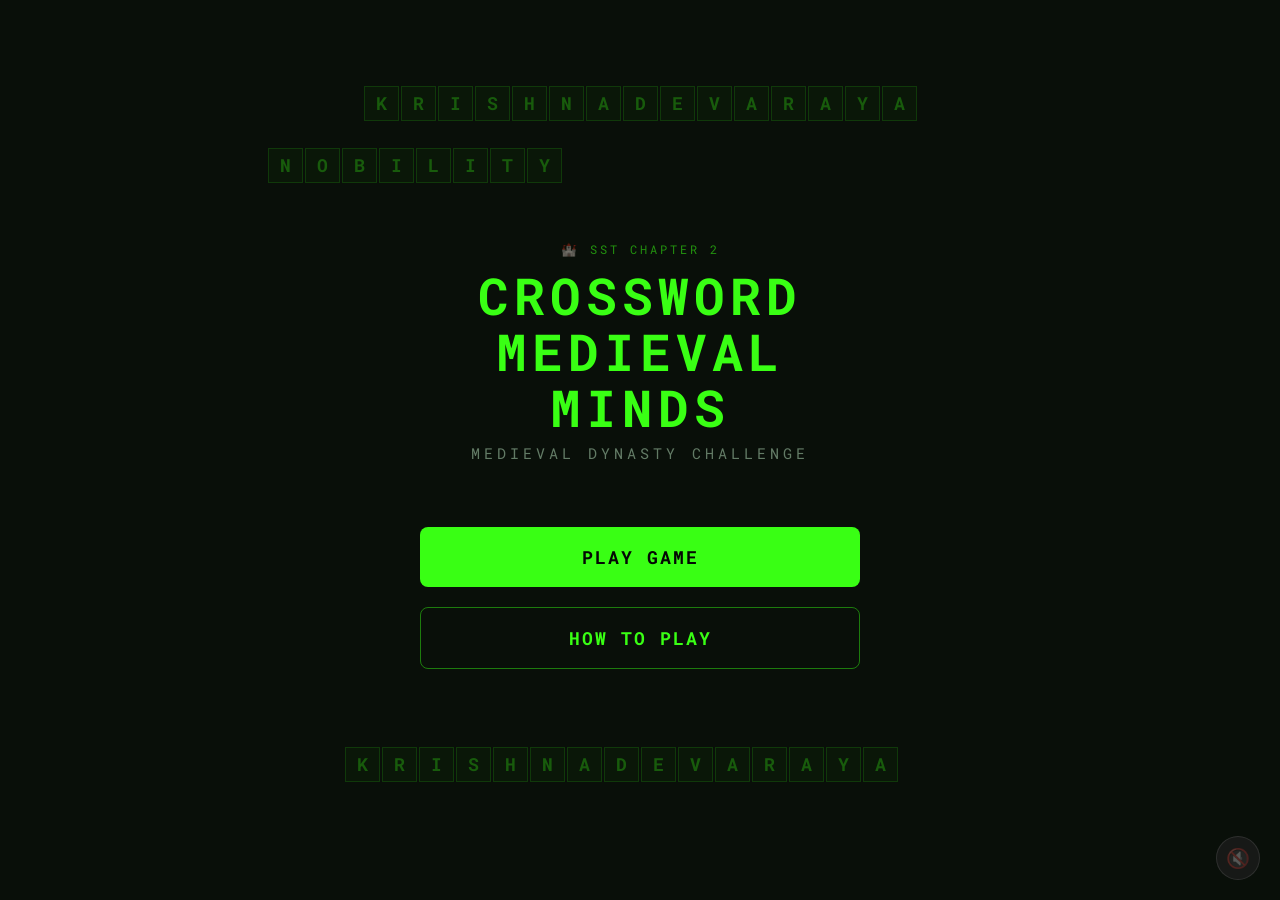
==== index.html @ c622bc2c "initial" ====
<!DOCTYPE html>
<html lang="en">
<head>
    <meta charset="UTF-8">
    <meta name="viewport" content="width=device-width, initial-scale=1.0">
    <title>🏰 Crossword Medieval Minds</title>
    <link rel="preconnect" href="https://fonts.googleapis.com">
    <link rel="preconnect" href="https://fonts.gstatic.com" crossorigin>
    <link href="https://fonts.googleapis.com/css2?family=Roboto+Mono:wght@400;700&display=swap" rel="stylesheet">
    <style>
        :root {
            --background-color: #090f09;
            --card-background: #0d160c;
            --text-color: #d0ffd8;
            --accent-color: #39ff14;
            --button-hover: #2ee810;
            --overlay-bg: rgba(0, 0, 0, 0.9);
        }

        * {
            box-sizing: border-box;
            margin: 0;
            padding: 0;
        }

        body {
            font-family: 'Roboto Mono', monospace;
            background-color: var(--background-color);
            color: var(--text-color);
            min-height: 100vh;
            display: flex;
            justify-content: center;
            align-items: center;
            padding: clamp(15px, 4vw, 30px);
            overflow: hidden;
            position: relative;
        }

        /* Background Animation */
        .bg-animation {
            position: fixed;
            top: 0;
            left: 0;
            width: 100%;
            height: 100%;
            z-index: 0;
            overflow: hidden;
            pointer-events: none;
        }

        .word-container {
            position: absolute;
            display: flex;
            gap: 2px;
        }

        .word-container.horizontal {
            flex-direction: row;
        }

        .word-container.vertical {
            flex-direction: column;
        }

        .letter-box {
            width: 35px;
            height: 35px;
            border: 1px solid rgba(57, 255, 20, 0.2);
            background-color: rgba(57, 255, 20, 0.05);
            display: flex;
            justify-content: center;
            align-items: center;
            font-family: 'Roboto Mono', monospace;
            font-weight: bold;
            color: rgba(57, 255, 20, 0.4);
            font-size: 1.1em;
            opacity: 0;
            animation: letterAppear 0.375s ease-in forwards;
        }

        @keyframes letterAppear {
            0% {
                opacity: 0;
                transform: scale(0.5);
            }
            100% {
                opacity: 0.75;
                transform: scale(1);
            }
        }

        .word-container.fade-out .letter-box {
            animation: letterDisappear 0.375s ease-out forwards;
        }

        @keyframes letterDisappear {
            0% {
                opacity: 0.75;
                transform: scale(1);
            }
            100% {
                opacity: 0;
                transform: scale(0.5);
            }
        }

        .main-container {
            width: 100%;
            max-width: min(92vw, 480px);
            text-align: center;
            animation: fadeIn 0.8s ease-in;
            position: relative;
            z-index: 1;
        }

        @keyframes fadeIn {
            from {
                opacity: 0;
                transform: translateY(20px);
            }
            to {
                opacity: 1;
                transform: translateY(0);
            }
        }

        .title-container {
            margin-bottom: clamp(30px, 6vh, 55px);
            padding: 10px 20px;
        }

        .game-eyebrow {
            font-size: clamp(0.65em, 2vw, 0.78em);
            color: rgba(57, 255, 20, 0.55);
            letter-spacing: 3px;
            text-transform: uppercase;
            margin-bottom: 10px;
        }

        .game-title-text {
            font-size: clamp(1.8em, 8vw, 3.2em);
            font-weight: 700;
            color: var(--accent-color);
            letter-spacing: clamp(2px, 1vw, 5px);
            text-transform: uppercase;
            line-height: 1.1;
            display: block;
        }

        .game-subtitle {
            font-size: clamp(0.7em, 2.5vw, 0.95em);
            color: rgba(208, 255, 216, 0.45);
            letter-spacing: clamp(2px, 1vw, 4px);
            text-transform: uppercase;
            margin-top: 8px;
        }

        .game-title-img {
            display: none;
        }

        .buttons-container {
            display: flex;
            flex-direction: column;
            gap: clamp(12px, 3vw, 20px);
            padding: 0 clamp(10px, 4vw, 20px);
        }

        .btn {
            padding: clamp(13px, 2.5vh, 18px) clamp(24px, 6vw, 40px);
            font-size: clamp(0.9em, 3vw, 1.15em);
            font-family: 'Roboto Mono', monospace;
            font-weight: bold;
            text-transform: uppercase;
            border: none;
            border-radius: 8px;
            cursor: pointer;
            transition: all 0.25s ease;
            letter-spacing: clamp(1px, 0.5vw, 2px);
            position: relative;
            overflow: hidden;
        }

        .btn::before {
            content: '';
            position: absolute;
            top: 50%;
            left: 50%;
            width: 0;
            height: 0;
            border-radius: 50%;
            background: rgba(255, 255, 255, 0.2);
            transform: translate(-50%, -50%);
            transition: width 0.6s, height 0.6s;
        }

        .btn:hover::before {
            width: 300px;
            height: 300px;
        }

        .btn span {
            position: relative;
            z-index: 1;
        }

        .play-btn {
            background-color: var(--accent-color);
            color: #040804;
            box-shadow: none;
        }

        .play-btn:hover {
            background-color: var(--button-hover);
            transform: translateY(-3px);
            box-shadow: 0 4px 18px rgba(0,0,0,0.5);
        }

        .play-btn:active {
            transform: translateY(-1px);
        }

        .how-to-btn {
            background-color: transparent;
            color: var(--accent-color);
            border: 1px solid rgba(57, 255, 20, 0.45);
        }

        .how-to-btn:hover {
            background-color: rgba(57, 255, 20, 0.08);
            transform: translateY(-3px);
            box-shadow: 0 4px 14px rgba(0,0,0,0.4);
        }

        /* Popup Overlay */
        .popup-overlay {
            position: fixed;
            top: 0;
            left: 0;
            width: 100%;
            height: 100%;
            background-color: rgba(0, 0, 0, 0.7);
            backdrop-filter: blur(10px);
            -webkit-backdrop-filter: blur(10px);
            display: none;
            justify-content: center;
            align-items: center;
            z-index: 1000;
            padding: 20px;
            animation: fadeIn 0.3s ease;
        }

        .popup-overlay.active {
            display: flex;
        }

        .popup-content {
            background-color: transparent;
            border-radius: 12px;
            padding: 0;
            max-width: 800px;
            width: 100%;
            max-height: 90vh;
            overflow: hidden;
            position: relative;
            animation: slideUp 0.4s ease;
            display: flex;
            flex-direction: column;
            align-items: center;
        }

        @keyframes slideUp {
            from {
                opacity: 0;
                transform: translateY(50px);
            }
            to {
                opacity: 1;
                transform: translateY(0);
            }
        }

        .close-btn {
            display: none;
        }

        /* How to Play Content Styles */
        .how-to-play-content {
            background: linear-gradient(135deg, #0d1a0c 0%, #111f10 100%);
            border-radius: 16px;
            padding: clamp(20px, 4vw, 40px);
            max-width: 680px;
            box-shadow: 0 8px 32px rgba(0,0,0,0.6);
            border: 1px solid rgba(57, 255, 20, 0.3);
        }

        .how-to-title {
            font-size: clamp(1.6em, 5vw, 2.4em);
            text-align: center;
            margin-bottom: clamp(20px, 4vh, 40px);
            color: var(--text-color);
            font-weight: 700;
            letter-spacing: 3px;
        }

        .title-letter {
            display: inline-block;
            border: 1px solid rgba(57, 255, 20, 0.5);
            padding: 4px 12px;
            margin: 0 3px;
            background-color: rgba(57, 255, 20, 0.08);
            border-radius: 5px;
            color: var(--accent-color);
        }

        .title-letter sub {
            font-size: 0.5em;
            color: var(--accent-color);
            vertical-align: sub;
        }

        .instruction-item {
            display: flex;
            align-items: flex-start;
            margin-bottom: clamp(18px, 3vh, 35px);
            padding: clamp(12px, 2vw, 20px);
            background-color: rgba(57, 255, 20, 0.04);
            border-radius: 12px;
            border-left: 3px solid rgba(57, 255, 20, 0.35);
        }

        .instruction-number {
            font-size: 1.6em;
            font-weight: bold;
            color: var(--accent-color);
            background-color: rgba(57, 255, 20, 0.08);
            width: 44px;
            height: 44px;
            border-radius: 50%;
            display: flex;
            align-items: center;
            justify-content: center;
            margin-right: 16px;
            flex-shrink: 0;
            border: 1px solid rgba(57, 255, 20, 0.35);
        }

        .instruction-text {
            flex: 1;
            color: var(--text-color);
            font-size: 1.1em;
            line-height: 1.6;
        }

        .instruction-text strong {
            color: var(--accent-color);
        }

        .instruction-visual {
            margin-top: 15px;
            display: flex;
            justify-content: center;
            width: 100%;
        }

        .mini-grid {
            display: grid;
            grid-template-columns: repeat(4, 50px);
            grid-template-rows: repeat(3, 50px);
            gap: 3px;
            margin: 10px 0;
        }

        .mini-cell {
            width: 50px;
            height: 50px;
            border: 1px solid rgba(57, 255, 20, 0.2);
            background-color: rgba(57, 255, 20, 0.04);
            display: flex;
            align-items: center;
            justify-content: center;
            font-size: 1.2em;
            font-weight: bold;
            color: var(--text-color);
            border-radius: 4px;
        }

        .mini-cell.filled {
            background-color: rgba(57, 255, 20, 0.12);
            border-color: rgba(57, 255, 20, 0.7);
            color: var(--accent-color);
        }

        .check-demo-btn {
            padding: 13px 36px;
            font-size: 1em;
            font-family: 'Roboto Mono', monospace;
            font-weight: bold;
            background-color: var(--accent-color);
            color: #040804;
            border: none;
            border-radius: 8px;
            cursor: default;
            letter-spacing: 2px;
        }

        .back-btn {
            margin-top: 16px;
            padding: clamp(11px, 2vh, 15px) clamp(30px, 6vw, 50px);
            font-size: clamp(0.85em, 2.5vw, 1.05em);
            font-family: 'Roboto Mono', monospace;
            font-weight: bold;
            text-transform: uppercase;
            background-color: var(--accent-color);
            color: #040804;
            border: none;
            border-radius: 8px;
            cursor: pointer;
            transition: all 0.25s ease;
            letter-spacing: 2px;
        }

        .back-btn:hover {
            background-color: var(--button-hover);
            transform: translateY(-2px);
            box-shadow: 0 4px 14px rgba(0,0,0,0.4);
        }

        .popup-title {
            color: var(--accent-color);
            font-size: 1.8em;
            margin-bottom: 20px;
            text-transform: uppercase;
            letter-spacing: 2px;
            display: none;
        }

        .instructions-text {
            text-align: left;
            line-height: 1.8;
            color: var(--text-color);
            display: none;
        }

        /* Mobile Responsive */
        @media (max-width: 480px) {
            .popup-content { max-width: 96%; }
            .how-to-play-content { border-radius: 12px; }
            .how-to-title { letter-spacing: 1px; }
            .title-letter { padding: 2px 8px; margin: 0 1px; }
            .instruction-item { flex-direction: column; }
            .instruction-number { margin-right: 0; margin-bottom: 10px; }
            .mini-grid {
                grid-template-columns: repeat(4, 36px);
                grid-template-rows: repeat(3, 36px);
            }
            .mini-cell { width: 36px; height: 36px; font-size: 0.9em; }
        }

        /* Music Control Button */
        .music-control {
            position: fixed;
            bottom: 20px;
            right: 20px;
            width: 44px;
            height: 44px;
            background-color: rgba(17, 28, 15, 0.92);
            border: 1px solid rgba(57, 255, 20, 0.28);
            border-radius: 50%;
            cursor: pointer;
            display: flex;
            justify-content: center;
            align-items: center;
            font-size: 1.2em;
            color: var(--accent-color);
            transition: all 0.2s ease;
            z-index: 100;
            backdrop-filter: blur(4px);
            box-shadow: none;
        }

        .music-control:hover {
            transform: scale(1.08);
            border-color: rgba(57, 255, 20, 0.55);
        }

        .music-control.muted {
            background-color: rgba(30, 30, 30, 0.7);
            border-color: rgba(100, 100, 100, 0.3);
            color: rgba(208,255,216,0.28);
        }
    </style>
</head>
<body>
    <!-- Background Animation -->
    <div class="bg-animation" id="bgAnimation"></div>

    <div class="main-container">
        <div class="title-container">
            <p class="game-eyebrow">🏰 SST Chapter 2</p>
            <h1 class="game-title-text" id="gameTitleText">Crossword Medieval Minds</h1>
            <p class="game-subtitle">Medieval Dynasty Challenge</p>
        </div>

        <div class="buttons-container">
            <button class="btn play-btn" id="playBtn">
                <span>Play Game</span>
            </button>
            <button class="btn how-to-btn" id="howToBtn">
                <span>How to Play</span>
            </button>
        </div>
    </div>

    <!-- How to Play Popup -->
    <div class="popup-overlay" id="howToPopup">
        <div class="popup-content">
            <div class="how-to-play-content">
                <h2 class="how-to-title"><span class="title-letter">H</span>ow <span class="title-letter">T</span>o <span class="title-letter">P<sub>La</sub></span>y</h2>
                
                <div class="instruction-item">
                    <div class="instruction-number">1</div>
                    <div class="instruction-text">
                        <strong>Type in the medieval history themed crossword puzzle</strong>
                    </div>
                    <div class="instruction-visual">
                        <div class="mini-grid">
                            <div class="mini-cell"></div>
                            <div class="mini-cell filled">A</div>
                            <div class="mini-cell"></div>
                            <div class="mini-cell"></div>
                            <div class="mini-cell filled">M</div>
                            <div class="mini-cell filled">O</div>
                            <div class="mini-cell filled">L</div>
                            <div class="mini-cell filled">E</div>
                            <div class="mini-cell"></div>
                            <div class="mini-cell filled">M</div>
                            <div class="mini-cell"></div>
                        </div>
                    </div>
                </div>

                <div class="instruction-item">
                    <div class="instruction-number">2</div>
                    <div class="instruction-text">
                        <strong>Click 'CHECK' to verify your answer</strong>
                    </div>
                    <div class="instruction-visual">
                        <button class="check-demo-btn">CHECK</button>
                    </div>
                </div>
            </div>
            <button class="back-btn" id="backBtn">BACK</button>
        </div>
    </div>

    <!-- Music Control Button -->
    <button class="music-control" id="musicControl" title="Toggle Music">
        🔊
    </button>

    <!-- Background Music -->
    <audio id="bgMusic" loop>
        <source src="music.mp3" type="audio/mpeg">
    </audio>

    <script>
        const playBtn = document.getElementById('playBtn');
        const howToBtn = document.getElementById('howToBtn');
        const howToPopup = document.getElementById('howToPopup');
        const backBtn = document.getElementById('backBtn');
        const gameTitleImg = document.getElementById('gameTitleImg');
        const gameTitleText = document.getElementById('gameTitleText');
        const bgAnimation = document.getElementById('bgAnimation');
        const bgMusic = document.getElementById('bgMusic');
        const musicControl = document.getElementById('musicControl');

        // Set music volume to 50%
        bgMusic.volume = 0.5;

        // Music control
        let isMusicPlaying = false;

        // Try to autoplay music immediately
        bgMusic.play().then(() => {
            isMusicPlaying = true;
            musicControl.textContent = '🔊';
            musicControl.classList.remove('muted');
        }).catch(e => {
            // Autoplay blocked by browser, wait for user interaction
            console.log('Autoplay blocked, waiting for user interaction');
            musicControl.classList.add('muted');
            musicControl.textContent = '🔇';
            
            // Try to play on first user interaction
            document.addEventListener('click', function autoplayMusic() {
                if (!isMusicPlaying) {
                    bgMusic.play().then(() => {
                        isMusicPlaying = true;
                        musicControl.textContent = '🔊';
                        musicControl.classList.remove('muted');
                    }).catch(e => console.log('Music play failed:', e));
                }
                document.removeEventListener('click', autoplayMusic);
            }, { once: true });
        });

        musicControl.addEventListener('click', function() {
            if (isMusicPlaying) {
                bgMusic.pause();
                musicControl.textContent = '🔇';
                musicControl.classList.add('muted');
                isMusicPlaying = false;
            } else {
                bgMusic.play().catch(e => console.log('Music play failed:', e));
                musicControl.textContent = '🔊';
                musicControl.classList.remove('muted');
                isMusicPlaying = true;
            }
        });

        // Words related to medieval history and dynasties
        const words = [
            'TIMUR', 'JIZYA', 'HAMPI', 'HUNDI', 'SULTAN', 'EMPIRE',
            'TALIKOTA', 'DYNASTY', 'KINGDOM', 'PALACE', 'TEMPLE',
            'MANSABDARI', 'DURGAVATI', 'WARFARE', 'CONQUEST', 'RULER',
            'NOBILITY', 'ICONOCLASM', 'SULHIKUL', 'TAXATION', 'FEUDAL',
            'AKBAR', 'VIJAYANAGARA', 'MUGHAL', 'RAJPUT', 'AHOM',
            'LACHITBORPHUKAN', 'AMUKTAMALYADA', 'KRISHNADEVARAYA', 'FORT'
        ];

        const activeWords = [];
        const maxWords = window.innerWidth < 600 ? 8 : 15;

        // Define exclusion zones (center of screen where buttons/title are)
        function isInExclusionZone(x, y, width, height) {
            const centerX = window.innerWidth / 2;
            const centerY = window.innerHeight / 2;
            
            // Define exclusion zone dimensions
            const exclusionWidth = window.innerWidth < 600 ? 350 : 550;
            const exclusionHeight = window.innerHeight < 600 ? 400 : 500;
            
            const exclusionLeft = centerX - exclusionWidth / 2;
            const exclusionRight = centerX + exclusionWidth / 2;
            const exclusionTop = centerY - exclusionHeight / 2;
            const exclusionBottom = centerY + exclusionHeight / 2;
            
            // Check if word overlaps with exclusion zone
            return !(x + width < exclusionLeft || 
                     x > exclusionRight || 
                     y + height < exclusionTop || 
                     y > exclusionBottom);
        }

        // Check if word overlaps with existing words
        function overlapsWithExisting(x, y, width, height) {
            const padding = 20; // Space between words
            
            for (let word of activeWords) {
                const rect = word.getBoundingClientRect();
                const wordX = parseFloat(word.style.left);
                const wordY = parseFloat(word.style.top);
                const wordWidth = rect.width;
                const wordHeight = rect.height;
                
                if (!(x + width + padding < wordX || 
                      x > wordX + wordWidth + padding || 
                      y + height + padding < wordY || 
                      y > wordY + wordHeight + padding)) {
                    return true;
                }
            }
            return false;
        }

        function getRandomPosition(wordLength, direction) {
            const margin = 50;
            const boxSize = 37; // 35px + 2px gap
            const width = direction === 'horizontal' ? wordLength * boxSize : boxSize;
            const height = direction === 'vertical' ? wordLength * boxSize : boxSize;
            
            let attempts = 0;
            const maxAttempts = 50;
            
            while (attempts < maxAttempts) {
                const x = Math.random() * (window.innerWidth - width - margin * 2) + margin;
                const y = Math.random() * (window.innerHeight - height - margin * 2) + margin;
                
                if (!isInExclusionZone(x, y, width, height) && 
                    !overlapsWithExisting(x, y, width, height)) {
                    return { x, y };
                }
                attempts++;
            }
            
            return null; // No valid position found
        }

        function createWord() {
            if (activeWords.length >= maxWords) return;

            const word = words[Math.floor(Math.random() * words.length)];
            const direction = Math.random() > 0.5 ? 'horizontal' : 'vertical';
            const position = getRandomPosition(word.length, direction);
            
            if (!position) return; // Skip if no valid position

            const wordContainer = document.createElement('div');
            wordContainer.className = `word-container ${direction}`;
            wordContainer.style.left = position.x + 'px';
            wordContainer.style.top = position.y + 'px';

            // Create boxes for each letter with staggered animation (25% slower)
            word.split('').forEach((letter, index) => {
                const box = document.createElement('div');
                box.className = 'letter-box';
                box.textContent = letter;
                box.style.animationDelay = (index * 0.125) + 's'; // 0.1 * 1.25
                wordContainer.appendChild(box);
            });

            bgAnimation.appendChild(wordContainer);
            activeWords.push(wordContainer);

            // Remove word after random duration (3.75-8.75 seconds, 25% slower)
            const lifetime = Math.random() * 5000 + 3750;
            setTimeout(() => {
                removeWord(wordContainer);
            }, lifetime);
        }

        function removeWord(wordContainer) {
            wordContainer.classList.add('fade-out');
            
            setTimeout(() => {
                if (wordContainer.parentNode) {
                    wordContainer.remove();
                }
                const index = activeWords.indexOf(wordContainer);
                if (index > -1) {
                    activeWords.splice(index, 1);
                }
            }, 625); // 500 * 1.25
        }

        // Continuously create new words
        function startWordAnimation() {
            createWord();
            
            const interval = setInterval(() => {
                if (activeWords.length < maxWords) {
                    createWord();
                }
            }, 1000); // 800 * 1.25
        }

        // Start the animation
        startWordAnimation();

        // Check if game title image exists
        // (title is now text-based, no image needed)

        // Play button - redirects to game
        playBtn.addEventListener('click', function() {
            sessionStorage.setItem('musicPlaying', isMusicPlaying ? '1' : '0');
            window.location.href = 'game.html';
        });

        // How to Play button
        howToBtn.addEventListener('click', function() {
            howToPopup.classList.add('active');
            document.body.style.overflow = 'hidden';
        });

        // Close popup
        backBtn.addEventListener('click', closePopup);

        // Close popup when clicking outside
        howToPopup.addEventListener('click', function(e) {
            if (e.target === howToPopup) {
                closePopup();
            }
        });

        // Close popup with Escape key
        document.addEventListener('keydown', function(e) {
            if (e.key === 'Escape' && howToPopup.classList.contains('active')) {
                closePopup();
            }
        });

        function closePopup() {
            howToPopup.classList.remove('active');
            document.body.style.overflow = 'auto';
        }
    </script>
</body>
</html>
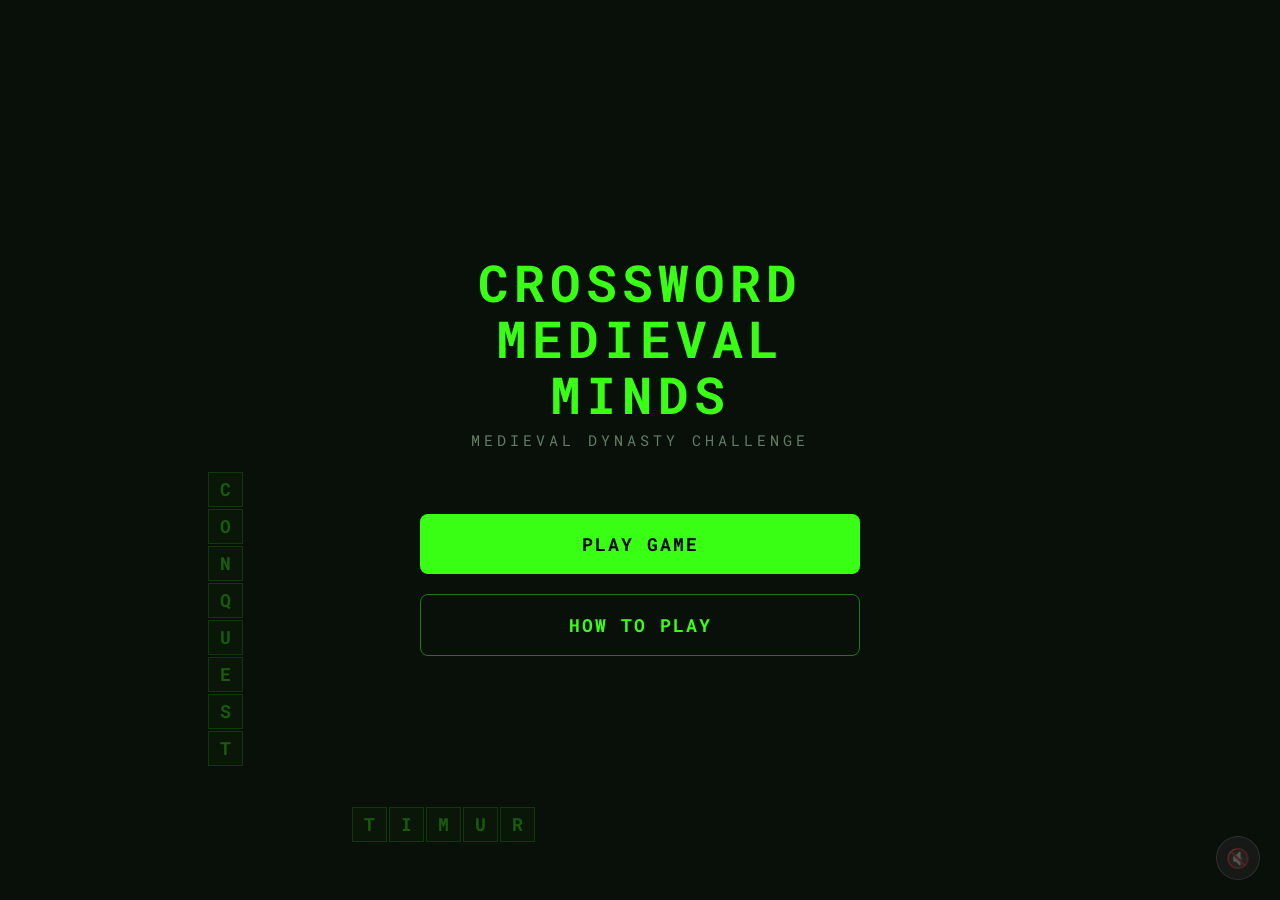
==== commit 155003f0: "removed chapter details" ====
--- a/index.html
+++ b/index.html
@@ -497,7 +497,6 @@
 
     <div class="main-container">
         <div class="title-container">
-            <p class="game-eyebrow">🏰 SST Chapter 2</p>
             <h1 class="game-title-text" id="gameTitleText">Crossword Medieval Minds</h1>
             <p class="game-subtitle">Medieval Dynasty Challenge</p>
         </div>
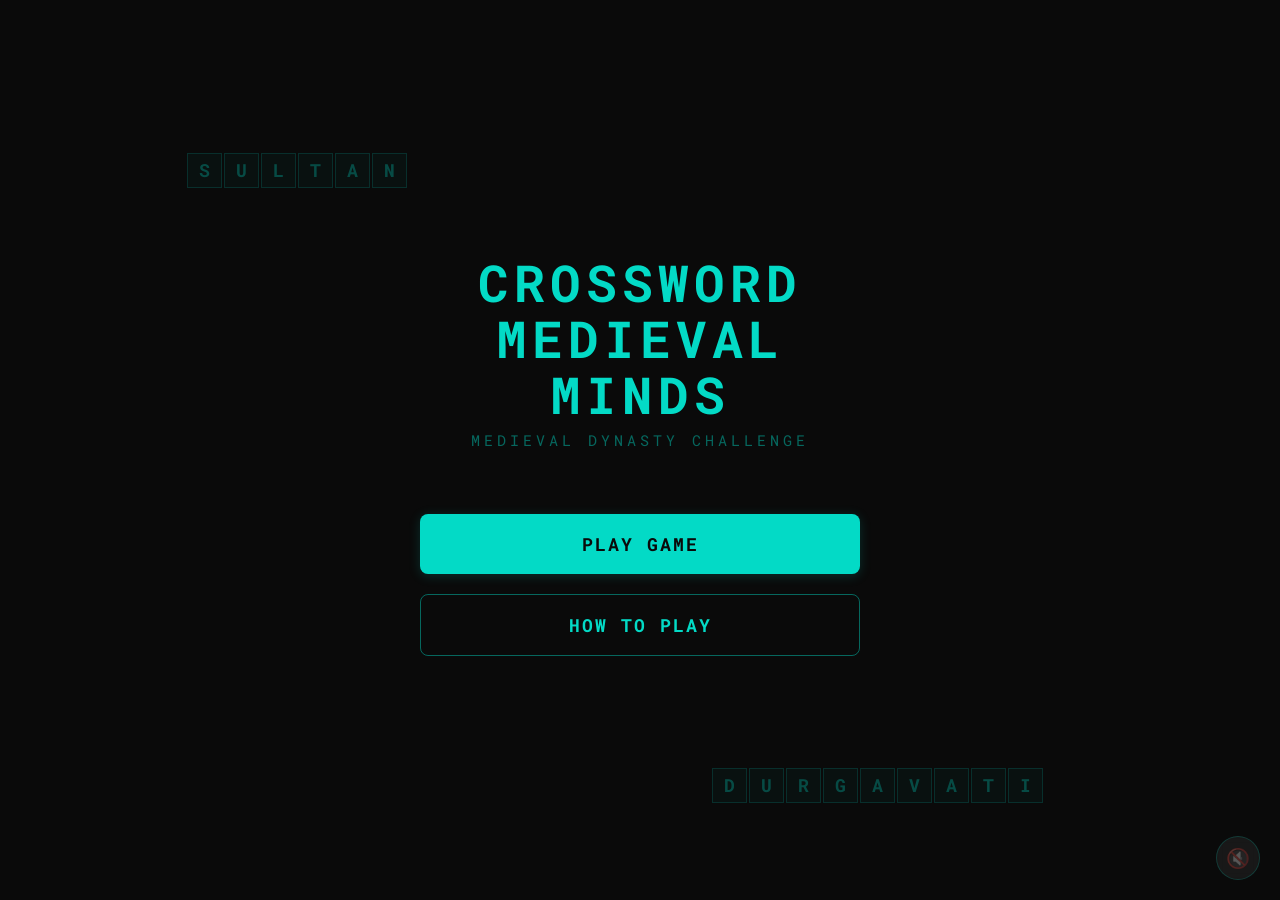
==== commit 3149ae8f: "feat(ui): apply monochrome #03dac6 accent scheme across all UI, replacing all previous accent/highli" ====
--- a/index.html
+++ b/index.html
@@ -9,12 +9,12 @@
     <link href="https://fonts.googleapis.com/css2?family=Roboto+Mono:wght@400;700&display=swap" rel="stylesheet">
     <style>
         :root {
-            --background-color: #090f09;
-            --card-background: #0d160c;
-            --text-color: #d0ffd8;
-            --accent-color: #39ff14;
-            --button-hover: #2ee810;
-            --overlay-bg: rgba(0, 0, 0, 0.9);
+            --background-color: #0a0a0a;
+            --card-background: #111111;
+            --text-color: #e0f7f4;
+            --accent-color: #03dac6;
+            --button-hover: rgba(3,218,198,0.18);
+            --overlay-bg: rgba(3,218,198,0.09);
         }
 
         * {
@@ -65,14 +65,14 @@
         .letter-box {
             width: 35px;
             height: 35px;
-            border: 1px solid rgba(57, 255, 20, 0.2);
-            background-color: rgba(57, 255, 20, 0.05);
+            border: 1px solid rgba(3,218,198,0.2);
+            background-color: rgba(3,218,198,0.05);
             display: flex;
             justify-content: center;
             align-items: center;
             font-family: 'Roboto Mono', monospace;
             font-weight: bold;
-            color: rgba(57, 255, 20, 0.4);
+            color: rgba(3,218,198,0.4);
             font-size: 1.1em;
             opacity: 0;
             animation: letterAppear 0.375s ease-in forwards;
@@ -131,7 +131,7 @@
 
         .game-eyebrow {
             font-size: clamp(0.65em, 2vw, 0.78em);
-            color: rgba(57, 255, 20, 0.55);
+            color: rgba(3,218,198,0.55);
             letter-spacing: 3px;
             text-transform: uppercase;
             margin-bottom: 10px;
@@ -149,7 +149,7 @@
 
         .game-subtitle {
             font-size: clamp(0.7em, 2.5vw, 0.95em);
-            color: rgba(208, 255, 216, 0.45);
+            color: rgba(3,218,198,0.45);
             letter-spacing: clamp(2px, 1vw, 4px);
             text-transform: uppercase;
             margin-top: 8px;
@@ -206,14 +206,14 @@
 
         .play-btn {
             background-color: var(--accent-color);
-            color: #040804;
-            box-shadow: none;
+            color: #0a0a0a;
+            box-shadow: 0 2px 12px rgba(3,218,198,0.18);
         }
 
         .play-btn:hover {
             background-color: var(--button-hover);
             transform: translateY(-3px);
-            box-shadow: 0 4px 18px rgba(0,0,0,0.5);
+            box-shadow: 0 4px 18px rgba(3,218,198,0.25);
         }
 
         .play-btn:active {
@@ -223,13 +223,13 @@
         .how-to-btn {
             background-color: transparent;
             color: var(--accent-color);
-            border: 1px solid rgba(57, 255, 20, 0.45);
+            border: 1px solid rgba(3,218,198,0.45);
         }
 
         .how-to-btn:hover {
-            background-color: rgba(57, 255, 20, 0.08);
+            background-color: rgba(3,218,198,0.08);
             transform: translateY(-3px);
-            box-shadow: 0 4px 14px rgba(0,0,0,0.4);
+            box-shadow: 0 4px 14px rgba(3,218,198,0.18);
         }
 
         /* Popup Overlay */
@@ -239,7 +239,7 @@
             left: 0;
             width: 100%;
             height: 100%;
-            background-color: rgba(0, 0, 0, 0.7);
+            background-color: rgba(3,218,198,0.09);
             backdrop-filter: blur(10px);
             -webkit-backdrop-filter: blur(10px);
             display: none;
@@ -286,12 +286,12 @@
 
         /* How to Play Content Styles */
         .how-to-play-content {
-            background: linear-gradient(135deg, #0d1a0c 0%, #111f10 100%);
+            background: linear-gradient(135deg, #111111 0%, #181818 100%);
             border-radius: 16px;
             padding: clamp(20px, 4vw, 40px);
             max-width: 680px;
-            box-shadow: 0 8px 32px rgba(0,0,0,0.6);
-            border: 1px solid rgba(57, 255, 20, 0.3);
+            box-shadow: 0 8px 32px rgba(3,218,198,0.15);
+            border: 1px solid rgba(3,218,198,0.3);
         }
 
         .how-to-title {
@@ -305,10 +305,10 @@
 
         .title-letter {
             display: inline-block;
-            border: 1px solid rgba(57, 255, 20, 0.5);
+            border: 1px solid var(--accent-color);
             padding: 4px 12px;
             margin: 0 3px;
-            background-color: rgba(57, 255, 20, 0.08);
+            background-color: rgba(3,218,198,0.08);
             border-radius: 5px;
             color: var(--accent-color);
         }
@@ -324,16 +324,16 @@
             align-items: flex-start;
             margin-bottom: clamp(18px, 3vh, 35px);
             padding: clamp(12px, 2vw, 20px);
-            background-color: rgba(57, 255, 20, 0.04);
+            background-color: rgba(3,218,198,0.04);
             border-radius: 12px;
-            border-left: 3px solid rgba(57, 255, 20, 0.35);
+            border-left: 3px solid rgba(3,218,198,0.35);
         }
 
         .instruction-number {
             font-size: 1.6em;
             font-weight: bold;
             color: var(--accent-color);
-            background-color: rgba(57, 255, 20, 0.08);
+            background-color: rgba(3,218,198,0.08);
             width: 44px;
             height: 44px;
             border-radius: 50%;
@@ -342,7 +342,7 @@
             justify-content: center;
             margin-right: 16px;
             flex-shrink: 0;
-            border: 1px solid rgba(57, 255, 20, 0.35);
+            border: 1px solid rgba(3,218,198,0.35);
         }
 
         .instruction-text {
@@ -374,8 +374,8 @@
         .mini-cell {
             width: 50px;
             height: 50px;
-            border: 1px solid rgba(57, 255, 20, 0.2);
-            background-color: rgba(57, 255, 20, 0.04);
+            border: 1px solid rgba(3,218,198,0.2);
+            background-color: rgba(3,218,198,0.04);
             display: flex;
             align-items: center;
             justify-content: center;
@@ -386,8 +386,8 @@
         }
 
         .mini-cell.filled {
-            background-color: rgba(57, 255, 20, 0.12);
-            border-color: rgba(57, 255, 20, 0.7);
+            background-color: rgba(3,218,198,0.12);
+            border-color: var(--accent-color);
             color: var(--accent-color);
         }
 
@@ -397,7 +397,7 @@
             font-family: 'Roboto Mono', monospace;
             font-weight: bold;
             background-color: var(--accent-color);
-            color: #040804;
+            color: #0a0a0a;
             border: none;
             border-radius: 8px;
             cursor: default;
@@ -412,7 +412,7 @@
             font-weight: bold;
             text-transform: uppercase;
             background-color: var(--accent-color);
-            color: #040804;
+            color: #0a0a0a;
             border: none;
             border-radius: 8px;
             cursor: pointer;
@@ -423,7 +423,7 @@
         .back-btn:hover {
             background-color: var(--button-hover);
             transform: translateY(-2px);
-            box-shadow: 0 4px 14px rgba(0,0,0,0.4);
+            box-shadow: 0 4px 14px rgba(3,218,198,0.18);
         }
 
         .popup-title {
@@ -464,8 +464,8 @@
             right: 20px;
             width: 44px;
             height: 44px;
-            background-color: rgba(17, 28, 15, 0.92);
-            border: 1px solid rgba(57, 255, 20, 0.28);
+            background-color: rgba(24, 24, 24, 0.92);
+            border: 1px solid rgba(3,218,198,0.28);
             border-radius: 50%;
             cursor: pointer;
             display: flex;
@@ -481,13 +481,13 @@
 
         .music-control:hover {
             transform: scale(1.08);
-            border-color: rgba(57, 255, 20, 0.55);
+            border-color: rgba(3,218,198,0.55);
         }
 
         .music-control.muted {
             background-color: rgba(30, 30, 30, 0.7);
-            border-color: rgba(100, 100, 100, 0.3);
-            color: rgba(208,255,216,0.28);
+            border-color: rgba(3,218,198,0.18);
+            color: rgba(3,218,198,0.28);
         }
     </style>
 </head>
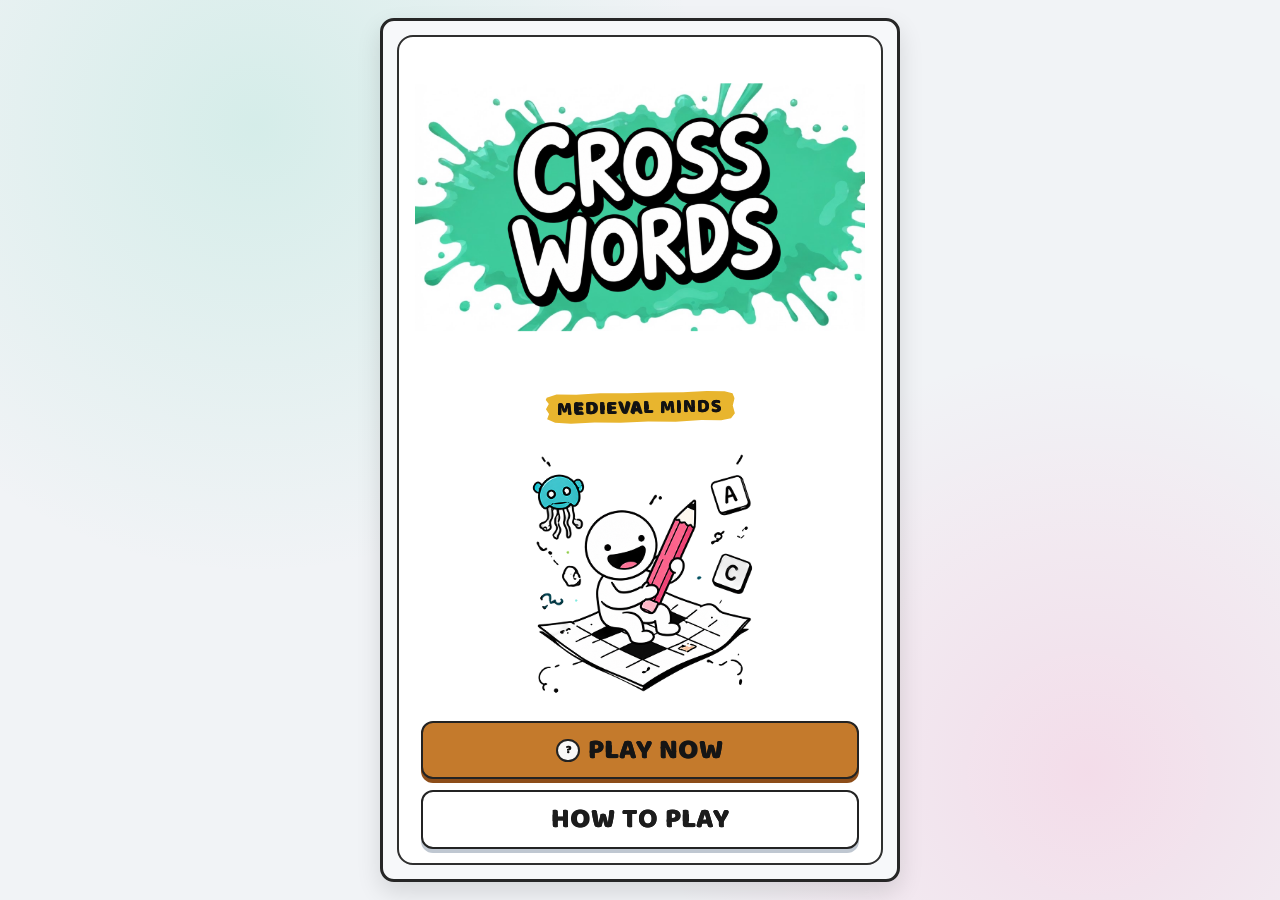
==== commit 63cb97f0: "Fix crossword home UI and how-to flow" ====
--- a/index.html
+++ b/index.html
@@ -3,18 +3,20 @@
 <head>
     <meta charset="UTF-8">
     <meta name="viewport" content="width=device-width, initial-scale=1.0">
-    <title>🏰 Crossword Medieval Minds</title>
+    <title>Crossword Home</title>
     <link rel="preconnect" href="https://fonts.googleapis.com">
     <link rel="preconnect" href="https://fonts.gstatic.com" crossorigin>
-    <link href="https://fonts.googleapis.com/css2?family=Roboto+Mono:wght@400;700&display=swap" rel="stylesheet">
+    <link href="https://fonts.googleapis.com/css2?family=Baloo+2:wght@600;700;800&family=Chewy&display=swap" rel="stylesheet">
     <style>
         :root {
-            --background-color: #0a0a0a;
-            --card-background: #111111;
-            --text-color: #e0f7f4;
-            --accent-color: #03dac6;
-            --button-hover: rgba(3,218,198,0.18);
-            --overlay-bg: rgba(3,218,198,0.09);
+            --bg: #f1f3f6;
+            --ink: #121212;
+            --card: #ffffff;
+            --mint: #c47a2c;
+            --mint-deep: #8d4d18;
+            --ribbon: #e8b52e;
+            --frame-radius: 16px;
+            --shadow-soft: 0 10px 24px rgba(0, 0, 0, 0.12);
         }
 
         * {
@@ -23,776 +25,920 @@
             padding: 0;
         }
 
+        html, body {
+            width: 100%;
+            height: 100%;
+        }
+
         body {
-            font-family: 'Roboto Mono', monospace;
-            background-color: var(--background-color);
-            color: var(--text-color);
             min-height: 100vh;
-            display: flex;
-            justify-content: center;
-            align-items: center;
-            padding: clamp(15px, 4vw, 30px);
+            background:
+                radial-gradient(circle at 20% 14%, rgba(68, 205, 166, 0.16), transparent 35%),
+                radial-gradient(circle at 85% 86%, rgba(255, 92, 161, 0.15), transparent 32%),
+                var(--bg);
+            display: grid;
+            place-items: center;
+            padding: clamp(8px, 2vh, 20px);
+            padding-bottom: max(clamp(8px, 2vh, 20px), env(safe-area-inset-bottom));
+            font-family: 'Baloo 2', cursive;
+            color: var(--ink);
+            overflow: auto;
+            -webkit-tap-highlight-color: transparent;
+        }
+
+        .shell {
+            width: min(94vw, 520px);
+            max-width: 520px;
+            min-width: 280px;
+            height: min(96dvh, calc(100vw * 1.9), 980px);
+            min-height: 0;
+            background: #f7f8fa;
+            border: 3px solid #262626;
+            border-radius: 14px;
+            padding: clamp(8px, 1.8vh, 14px);
+            box-shadow: var(--shadow-soft);
+        }
+
+        .card {
+            border: 2px solid #2f2f2f;
+            border-radius: var(--frame-radius);
+            background: var(--card);
             overflow: hidden;
             position: relative;
-        }
-
-        /* Background Animation */
-        .bg-animation {
-            position: fixed;
-            top: 0;
-            left: 0;
+            height: 100%;
+            display: grid;
+            grid-template-rows: minmax(0, 1.2fr) auto minmax(0, 1fr) auto;
+            padding: clamp(10px, 2vh, 16px) clamp(10px, 2vh, 16px) clamp(10px, 2vh, 14px);
+            gap: clamp(8px, 1.6vh, 12px);
+        }
+
+        .image-slot {
+            position: relative;
+            border-radius: 14px;
+            display: grid;
+            place-items: center;
+            overflow: hidden;
+        }
+
+        .title-slot {
+            min-height: 0;
+            padding: 8px;
+        }
+
+        .graphics-slot {
+            min-height: 0;
+            padding: clamp(8px, 1.6vh, 14px);
+        }
+
+        .slot-image {
+            display: none;
+            position: absolute;
+            inset: 0;
             width: 100%;
             height: 100%;
-            z-index: 0;
+            object-fit: contain;
+        }
+
+        .slot-image.loaded {
+            display: block;
+        }
+
+        .slot-placeholder {
+            text-align: center;
+            color: #58667a;
+            line-height: 1.25;
+            padding: 10px;
+        }
+
+        .slot-placeholder strong {
+            display: block;
+            font-size: clamp(0.9rem, 2.2vh, 1.1rem);
+            letter-spacing: 0.4px;
+            color: #2d3b4f;
+            margin-bottom: 5px;
+        }
+
+        .slot-placeholder span {
+            display: block;
+            font-size: clamp(0.72rem, 1.8vh, 0.84rem);
+        }
+
+        .slot-placeholder.hidden {
+            display: none;
+        }
+        .ribbon {
+            width: fit-content;
+            min-width: min(44vw, 176px);
+            max-width: 100%;
+            margin: 0 auto;
+            padding: clamp(6px, 1.1vh, 8px) clamp(10px, 2.2vw, 16px);
+            background: var(--ribbon);
+            color: #121212;
+            text-transform: uppercase;
+            letter-spacing: 1.05px;
+            font-weight: 800;
+            text-shadow: 0.35px 0.35px 0 #181818;
+            font-size: clamp(0.96rem, 2.55vh, 1.2rem);
+            text-align: center;
+            line-height: 1.1;
             overflow: hidden;
-            pointer-events: none;
-        }
-
-        .word-container {
-            position: absolute;
-            display: flex;
-            gap: 2px;
-        }
-
-        .word-container.horizontal {
-            flex-direction: row;
-        }
-
-        .word-container.vertical {
-            flex-direction: column;
-        }
-
-        .letter-box {
-            width: 35px;
-            height: 35px;
-            border: 1px solid rgba(3,218,198,0.2);
-            background-color: rgba(3,218,198,0.05);
-            display: flex;
-            justify-content: center;
-            align-items: center;
-            font-family: 'Roboto Mono', monospace;
-            font-weight: bold;
-            color: rgba(3,218,198,0.4);
-            font-size: 1.1em;
-            opacity: 0;
-            animation: letterAppear 0.375s ease-in forwards;
-        }
-
-        @keyframes letterAppear {
-            0% {
-                opacity: 0;
-                transform: scale(0.5);
-            }
-            100% {
-                opacity: 0.75;
-                transform: scale(1);
-            }
-        }
-
-        .word-container.fade-out .letter-box {
-            animation: letterDisappear 0.375s ease-out forwards;
-        }
-
-        @keyframes letterDisappear {
-            0% {
-                opacity: 0.75;
-                transform: scale(1);
-            }
-            100% {
-                opacity: 0;
-                transform: scale(0.5);
-            }
-        }
-
-        .main-container {
-            width: 100%;
-            max-width: min(92vw, 480px);
-            text-align: center;
-            animation: fadeIn 0.8s ease-in;
+            text-overflow: ellipsis;
+            white-space: nowrap;
+            flex: 0 0 auto;
             position: relative;
-            z-index: 1;
-        }
-
-        @keyframes fadeIn {
-            from {
-                opacity: 0;
-                transform: translateY(20px);
-            }
-            to {
-                opacity: 1;
-                transform: translateY(0);
-            }
-        }
-
-        .title-container {
-            margin-bottom: clamp(30px, 6vh, 55px);
-            padding: 10px 20px;
-        }
-
-        .game-eyebrow {
-            font-size: clamp(0.65em, 2vw, 0.78em);
-            color: rgba(3,218,198,0.55);
-            letter-spacing: 3px;
-            text-transform: uppercase;
-            margin-bottom: 10px;
-        }
-
-        .game-title-text {
-            font-size: clamp(1.8em, 8vw, 3.2em);
-            font-weight: 700;
-            color: var(--accent-color);
-            letter-spacing: clamp(2px, 1vw, 5px);
-            text-transform: uppercase;
-            line-height: 1.1;
-            display: block;
-        }
-
-        .game-subtitle {
-            font-size: clamp(0.7em, 2.5vw, 0.95em);
-            color: rgba(3,218,198,0.45);
-            letter-spacing: clamp(2px, 1vw, 4px);
-            text-transform: uppercase;
-            margin-top: 8px;
-        }
-
-        .game-title-img {
+            transform: rotate(-1.2deg);
+            box-shadow: 0 2px 0 var(--mint-deep);
+            border-radius: 1px;
+            clip-path: polygon(
+                3% 18%, 8% 10%, 18% 12%, 30% 9%, 44% 11%, 58% 10%, 72% 11%, 84% 9%, 93% 11%, 97% 17%,
+                98% 30%, 97% 50%, 98% 71%, 96% 84%,
+                91% 89%, 81% 87%, 68% 90%, 54% 88%, 40% 90%, 27% 88%, 15% 90%, 7% 86%,
+                3% 76%, 4% 62%, 2.5% 49%, 4% 35%, 2.5% 24%
+            );
+        }
+
+        .ribbon::before,
+        .ribbon::after {
             display: none;
         }
 
-        .buttons-container {
-            display: flex;
-            flex-direction: column;
-            gap: clamp(12px, 3vw, 20px);
-            padding: 0 clamp(10px, 4vw, 20px);
+        .actions {
+            display: grid;
+            gap: clamp(8px, 1.4vh, 11px);
+            padding: 0 6px;
+            min-height: 0;
         }
 
         .btn {
-            padding: clamp(13px, 2.5vh, 18px) clamp(24px, 6vw, 40px);
-            font-size: clamp(0.9em, 3vw, 1.15em);
-            font-family: 'Roboto Mono', monospace;
-            font-weight: bold;
-            text-transform: uppercase;
-            border: none;
-            border-radius: 8px;
+            height: clamp(48px, 6.5vh, 64px);
+            border-radius: 12px;
+            border: 2px solid #232323;
+            font-family: 'Baloo 2', cursive;
+            font-size: clamp(1.2rem, 3.1vh, 1.95rem);
+            letter-spacing: 0.6px;
+            font-weight: 800;
+            text-shadow: 0.4px 0.4px 0 #1a1a1a;
             cursor: pointer;
-            transition: all 0.25s ease;
-            letter-spacing: clamp(1px, 0.5vw, 2px);
-            position: relative;
-            overflow: hidden;
-        }
-
-        .btn::before {
-            content: '';
-            position: absolute;
-            top: 50%;
-            left: 50%;
-            width: 0;
-            height: 0;
-            border-radius: 50%;
-            background: rgba(255, 255, 255, 0.2);
-            transform: translate(-50%, -50%);
-            transition: width 0.6s, height 0.6s;
-        }
-
-        .btn:hover::before {
-            width: 300px;
-            height: 300px;
-        }
-
-        .btn span {
-            position: relative;
-            z-index: 1;
-        }
-
-        .play-btn {
-            background-color: var(--accent-color);
-            color: #0a0a0a;
-            box-shadow: 0 2px 12px rgba(3,218,198,0.18);
-        }
-
-        .play-btn:hover {
-            background-color: var(--button-hover);
-            transform: translateY(-3px);
-            box-shadow: 0 4px 18px rgba(3,218,198,0.25);
-        }
-
-        .play-btn:active {
-            transform: translateY(-1px);
-        }
-
-        .how-to-btn {
-            background-color: transparent;
-            color: var(--accent-color);
-            border: 1px solid rgba(3,218,198,0.45);
-        }
-
-        .how-to-btn:hover {
-            background-color: rgba(3,218,198,0.08);
-            transform: translateY(-3px);
-            box-shadow: 0 4px 14px rgba(3,218,198,0.18);
-        }
-
-        /* Popup Overlay */
-        .popup-overlay {
-            position: fixed;
-            top: 0;
-            left: 0;
-            width: 100%;
-            height: 100%;
-            background-color: rgba(3,218,198,0.09);
-            backdrop-filter: blur(10px);
-            -webkit-backdrop-filter: blur(10px);
-            display: none;
-            justify-content: center;
-            align-items: center;
-            z-index: 1000;
-            padding: 20px;
-            animation: fadeIn 0.3s ease;
-        }
-
-        .popup-overlay.active {
-            display: flex;
-        }
-
-        .popup-content {
-            background-color: transparent;
-            border-radius: 12px;
-            padding: 0;
-            max-width: 800px;
-            width: 100%;
-            max-height: 90vh;
-            overflow: hidden;
-            position: relative;
-            animation: slideUp 0.4s ease;
-            display: flex;
-            flex-direction: column;
-            align-items: center;
-        }
-
-        @keyframes slideUp {
-            from {
-                opacity: 0;
-                transform: translateY(50px);
-            }
-            to {
-                opacity: 1;
-                transform: translateY(0);
-            }
-        }
-
-        .close-btn {
-            display: none;
-        }
-
-        /* How to Play Content Styles */
-        .how-to-play-content {
-            background: linear-gradient(135deg, #111111 0%, #181818 100%);
-            border-radius: 16px;
-            padding: clamp(20px, 4vw, 40px);
-            max-width: 680px;
-            box-shadow: 0 8px 32px rgba(3,218,198,0.15);
-            border: 1px solid rgba(3,218,198,0.3);
-        }
-
-        .how-to-title {
-            font-size: clamp(1.6em, 5vw, 2.4em);
-            text-align: center;
-            margin-bottom: clamp(20px, 4vh, 40px);
-            color: var(--text-color);
-            font-weight: 700;
-            letter-spacing: 3px;
-        }
-
-        .title-letter {
-            display: inline-block;
-            border: 1px solid var(--accent-color);
-            padding: 4px 12px;
-            margin: 0 3px;
-            background-color: rgba(3,218,198,0.08);
-            border-radius: 5px;
-            color: var(--accent-color);
-        }
-
-        .title-letter sub {
-            font-size: 0.5em;
-            color: var(--accent-color);
-            vertical-align: sub;
-        }
-
-        .instruction-item {
-            display: flex;
-            align-items: flex-start;
-            margin-bottom: clamp(18px, 3vh, 35px);
-            padding: clamp(12px, 2vw, 20px);
-            background-color: rgba(3,218,198,0.04);
-            border-radius: 12px;
-            border-left: 3px solid rgba(3,218,198,0.35);
-        }
-
-        .instruction-number {
-            font-size: 1.6em;
-            font-weight: bold;
-            color: var(--accent-color);
-            background-color: rgba(3,218,198,0.08);
-            width: 44px;
-            height: 44px;
-            border-radius: 50%;
+            transition: transform 0.15s ease, filter 0.15s ease;
             display: flex;
             align-items: center;
             justify-content: center;
-            margin-right: 16px;
-            flex-shrink: 0;
-            border: 1px solid rgba(3,218,198,0.35);
-        }
-
-        .instruction-text {
+            gap: 8px;
+            width: 100%;
+            touch-action: manipulation;
+            -webkit-tap-highlight-color: transparent;
+        }
+
+        .btn:focus-visible {
+            outline: 3px solid var(--mint);
+            outline-offset: 3px;
+        }
+
+        .btn:active {
+            transform: translateY(1px);
+        }
+
+        .btn-play {
+            background: var(--mint);
+            color: #151515;
+            box-shadow: 0 4px 0 var(--mint-deep);
+        }
+
+        .btn-play:hover,
+        .btn-help:hover {
+            filter: brightness(1.03);
+        }
+
+        .play-icon {
+            width: clamp(18px, 2.6vh, 24px);
+            height: clamp(18px, 2.6vh, 24px);
+            border-radius: 50%;
+            background: #f8f8f8;
+            border: 2px solid #222;
+            display: grid;
+            place-items: center;
+            font-size: clamp(9px, 1.25vh, 12px);
+            line-height: 1;
+            padding-left: 2px;
+            font-weight: 800;
+            text-shadow: 0.4px 0.4px 0 #1a1a1a;
+            flex: 0 0 auto;
+        }
+
+        .btn-help {
+            background: #ffffff;
+            color: #1c1c1c;
+            box-shadow: 0 4px 0 #bfc7d1;
+        }
+
+        .modal {
+            position: fixed;
+            inset: 0;
+            background: rgba(12, 17, 24, 0.72);
+            backdrop-filter: blur(2px);
+            display: none;
+            place-items: center;
+            padding: 12px;
+            z-index: 20;
+        }
+
+        .modal.active {
+            display: grid;
+        }
+
+        .guide-panel {
+            width: min(92vw, 348px);
+            height: min(94dvh, 716px);
+            background: #ffffff;
+            border: 3px solid #242424;
+            border-radius: 22px;
+            box-shadow: var(--shadow-soft);
+            display: flex;
+            flex-direction: column;
+            overflow: hidden;
+        }
+
+        .guide-header {
+            flex: 0 0 auto;
+            display: flex;
+            align-items: center;
+            gap: 10px;
+            padding: 14px 13px 7px;
+        }
+
+        .guide-back {
+            width: 38px;
+            height: 38px;
+            border-radius: 50%;
+            border: 2px solid #232323;
+            background: #ffffff;
+            color: #161616;
+            font-size: 1.5rem;
+            font-family: 'Baloo 2', cursive;
+            font-weight: 800;
+            cursor: pointer;
+            line-height: 1;
+            display: grid;
+            place-items: center;
+            padding-bottom: 2px;
+        }
+
+        .guide-title-wrap {
             flex: 1;
-            color: var(--text-color);
-            font-size: 1.1em;
-            line-height: 1.6;
-        }
-
-        .instruction-text strong {
-            color: var(--accent-color);
-        }
-
-        .instruction-visual {
-            margin-top: 15px;
+            text-align: center;
+            margin-right: 34px;
+        }
+
+        .guide-title {
+            font-family: 'Chewy', cursive;
+            font-size: clamp(1.8rem, 3.9vh, 2.36rem);
+            letter-spacing: 0.4px;
+            text-transform: uppercase;
+            color: #121212;
+            line-height: 1;
+        }
+
+        .guide-underline {
+            width: 126px;
+            height: 8px;
+            margin: 4px auto 0;
+            border-radius: 999px;
+            background: #3fd0df;
+            clip-path: polygon(0 62%, 10% 44%, 21% 65%, 34% 42%, 47% 62%, 61% 44%, 74% 64%, 87% 44%, 100% 60%, 100% 100%, 0 100%);
+            transition: background 0.2s ease;
+        }
+
+        .guide-body {
+            flex: 1 1 auto;
+            min-height: 0;
+            overflow: auto;
+            padding: 8px 12px 10px;
+        }
+
+        .guide-screen {
+            display: none;
+        }
+
+        .guide-screen.active {
+            display: block;
+        }
+
+        .settings-list {
+            display: grid;
+            gap: 10px;
+        }
+
+        .setting-row {
+            height: 54px;
+            border: 2px solid #252525;
+            border-radius: 13px;
+            background: #ffffff;
+            padding: 0 12px;
+            display: flex;
+            align-items: center;
+            justify-content: space-between;
+            font-size: clamp(1.02rem, 2.2vh, 1.12rem);
+            font-weight: 800;
+            letter-spacing: 0.3px;
+            color: #131313;
+        }
+
+        .setting-label {
+            display: flex;
+            align-items: center;
+            gap: 10px;
+        }
+
+        .setting-icon {
+            font-size: 1.2rem;
+            line-height: 1;
+        }
+
+        .toggle {
+            width: 50px;
+            height: 27px;
+            border-radius: 999px;
+            border: 2px solid #252525;
+            background: #dce4ea;
+            position: relative;
+            cursor: pointer;
+            transition: background 0.2s ease;
+        }
+
+        .toggle::after {
+            content: '';
+            position: absolute;
+            top: 2px;
+            left: 2px;
+            width: 19px;
+            height: 19px;
+            border-radius: 50%;
+            background: #ffffff;
+            border: 2px solid #252525;
+            transition: transform 0.2s ease;
+        }
+
+        .toggle.on {
+            background: #43cfde;
+        }
+
+        .toggle.on::after {
+            transform: translateX(20px);
+        }
+
+        .settings-mascot {
+            margin-top: 10px;
+            min-height: 84px;
+            border: 2px dashed #d6deea;
+            border-radius: 16px;
+            background: linear-gradient(180deg, #ffffff 0%, #f8fbff 100%);
+            display: grid;
+            place-items: center;
+            text-align: center;
+            color: #6a7688;
+            font-size: 0.86rem;
+            line-height: 1.2;
+            padding: 8px;
+        }
+
+        .setting-value {
+            font-size: 0.95rem;
+            letter-spacing: 0.3px;
+        }
+
+        .tutorial-card {
+            border: 3px solid #43cfde;
+            border-radius: 20px;
+            background: #ffffff;
+            padding: 11px;
+            box-shadow: 0 4px 0 rgba(0, 0, 0, 0.12);
+        }
+
+        .tutorial-tag {
+            display: inline-flex;
+            align-items: center;
+            gap: 8px;
+            border: 2px solid #1d1d1d;
+            border-radius: 999px;
+            padding: 4px 11px 4px 7px;
+            background: #43cfde;
+            font-weight: 800;
+            letter-spacing: 0.35px;
+            color: #121212;
+            text-transform: uppercase;
+        }
+
+        .tutorial-num {
+            width: 30px;
+            height: 30px;
+            border-radius: 50%;
+            border: 2px solid #1d1d1d;
+            display: grid;
+            place-items: center;
+            font-size: 1.08rem;
+            background: rgba(255, 255, 255, 0.72);
+            font-weight: 800;
+        }
+
+        .tutorial-art {
+            margin: 12px 0 11px;
+            min-height: clamp(198px, 31vh, 232px);
+            border: 2px dashed #bcc8d6;
+            border-radius: 16px;
+            background: #f7fbff;
+            display: grid;
+            place-items: center;
+            text-align: center;
+            font-size: 0.84rem;
+            color: #5f6f83;
+            padding: 12px;
+            overflow: hidden;
+        }
+
+        .tutorial-art img {
+            width: 100%;
+            height: 100%;
+            object-fit: contain;
+            display: none;
+        }
+
+        .tutorial-art img.loaded {
+            display: block;
+        }
+
+        .tutorial-art-placeholder {
+            padding: 8px;
+        }
+
+        .tutorial-text {
+            text-align: center;
+            font-size: clamp(1.05rem, 2.8vh, 1.34rem);
+            line-height: 1.14;
+            color: #181818;
+            font-weight: 700;
+            padding: 0 8px;
+        }
+
+        .guide-footer {
+            flex: 0 0 auto;
+            padding: 6px 12px 12px;
+            display: grid;
+            gap: 10px;
+        }
+
+        .pager {
             display: flex;
             justify-content: center;
-            width: 100%;
-        }
-
-        .mini-grid {
-            display: grid;
-            grid-template-columns: repeat(4, 50px);
-            grid-template-rows: repeat(3, 50px);
-            gap: 3px;
-            margin: 10px 0;
-        }
-
-        .mini-cell {
-            width: 50px;
-            height: 50px;
-            border: 1px solid rgba(3,218,198,0.2);
-            background-color: rgba(3,218,198,0.04);
-            display: flex;
-            align-items: center;
-            justify-content: center;
-            font-size: 1.2em;
-            font-weight: bold;
-            color: var(--text-color);
-            border-radius: 4px;
-        }
-
-        .mini-cell.filled {
-            background-color: rgba(3,218,198,0.12);
-            border-color: var(--accent-color);
-            color: var(--accent-color);
-        }
-
-        .check-demo-btn {
-            padding: 13px 36px;
-            font-size: 1em;
-            font-family: 'Roboto Mono', monospace;
-            font-weight: bold;
-            background-color: var(--accent-color);
-            color: #0a0a0a;
-            border: none;
-            border-radius: 8px;
-            cursor: default;
-            letter-spacing: 2px;
-        }
-
-        .back-btn {
-            margin-top: 16px;
-            padding: clamp(11px, 2vh, 15px) clamp(30px, 6vw, 50px);
-            font-size: clamp(0.85em, 2.5vw, 1.05em);
-            font-family: 'Roboto Mono', monospace;
-            font-weight: bold;
-            text-transform: uppercase;
-            background-color: var(--accent-color);
-            color: #0a0a0a;
-            border: none;
-            border-radius: 8px;
+            gap: 10px;
+            min-height: 14px;
+        }
+
+        .dot {
+            width: 12px;
+            height: 12px;
+            border-radius: 50%;
+            border: 2px solid #262626;
+            background: #ffffff;
+        }
+
+        .dot.active {
+            background: #43cfde;
+        }
+
+        .guide-next {
+            height: 56px;
+            border-radius: 13px;
+            border: 2px solid #202020;
+            font-family: 'Baloo 2', cursive;
+            font-size: clamp(2rem, 4.2vh, 2.32rem);
+            line-height: 1;
+            letter-spacing: 0.4px;
+            font-weight: 800;
+            color: #161616;
+            background: #43cfde;
+            box-shadow: 0 4px 0 #2ea8b3;
             cursor: pointer;
-            transition: all 0.25s ease;
-            letter-spacing: 2px;
-        }
-
-        .back-btn:hover {
-            background-color: var(--button-hover);
-            transform: translateY(-2px);
-            box-shadow: 0 4px 14px rgba(3,218,198,0.18);
-        }
-
-        .popup-title {
-            color: var(--accent-color);
-            font-size: 1.8em;
-            margin-bottom: 20px;
-            text-transform: uppercase;
-            letter-spacing: 2px;
-            display: none;
-        }
-
-        .instructions-text {
-            text-align: left;
-            line-height: 1.8;
-            color: var(--text-color);
-            display: none;
-        }
-
-        /* Mobile Responsive */
-        @media (max-width: 480px) {
-            .popup-content { max-width: 96%; }
-            .how-to-play-content { border-radius: 12px; }
-            .how-to-title { letter-spacing: 1px; }
-            .title-letter { padding: 2px 8px; margin: 0 1px; }
-            .instruction-item { flex-direction: column; }
-            .instruction-number { margin-right: 0; margin-bottom: 10px; }
-            .mini-grid {
-                grid-template-columns: repeat(4, 36px);
-                grid-template-rows: repeat(3, 36px);
-            }
-            .mini-cell { width: 36px; height: 36px; font-size: 0.9em; }
-        }
-
-        /* Music Control Button */
-        .music-control {
-            position: fixed;
-            bottom: 20px;
-            right: 20px;
-            width: 44px;
-            height: 44px;
-            background-color: rgba(24, 24, 24, 0.92);
-            border: 1px solid rgba(3,218,198,0.28);
-            border-radius: 50%;
-            cursor: pointer;
-            display: flex;
-            justify-content: center;
-            align-items: center;
-            font-size: 1.2em;
-            color: var(--accent-color);
-            transition: all 0.2s ease;
-            z-index: 100;
-            backdrop-filter: blur(4px);
-            box-shadow: none;
-        }
-
-        .music-control:hover {
-            transform: scale(1.08);
-            border-color: rgba(3,218,198,0.55);
-        }
-
-        .music-control.muted {
-            background-color: rgba(30, 30, 30, 0.7);
-            border-color: rgba(3,218,198,0.18);
-            color: rgba(3,218,198,0.28);
-        }
+        }
+
+        .guide-next:active {
+            transform: translateY(1px);
+        }
+
+        .guide-panel.step-2 .guide-underline,
+        .guide-panel.step-2 .dot.active,
+        .guide-panel.step-2 .tutorial-tag,
+        .guide-panel.step-2 .guide-next {
+            background: #ff5c93;
+        }
+
+        .guide-panel.step-2 .tutorial-card {
+            border-color: #ff5c93;
+        }
+
+        .guide-panel.step-2 .guide-next {
+            box-shadow: 0 4px 0 #d84275;
+        }
+
+        .guide-panel.step-3 .guide-underline,
+        .guide-panel.step-3 .dot.active,
+        .guide-panel.step-3 .tutorial-tag,
+        .guide-panel.step-3 .guide-next {
+            background: #ffb02f;
+        }
+
+        .guide-panel.step-3 .tutorial-card {
+            border-color: #ffb02f;
+        }
+
+        .guide-panel.step-3 .guide-next {
+            box-shadow: 0 4px 0 #d48b16;
+        }
+
+        @media (max-height: 700px) {
+            .guide-panel {
+                height: min(95dvh, 660px);
+            }
+
+            .tutorial-art {
+                min-height: clamp(160px, 26vh, 196px);
+            }
+
+            .guide-next {
+                height: 50px;
+                font-size: clamp(1.8rem, 3.6vh, 2.06rem);
+            }
+        }
+
+        @media (orientation: landscape) {
+            .guide-panel {
+                width: min(96vw, 540px);
+                height: min(92dvh, 430px);
+            }
+
+            .guide-body {
+                padding: 6px 10px 8px;
+            }
+
+            .settings-list {
+                grid-template-columns: 1fr 1fr;
+                gap: 8px;
+            }
+
+            .setting-row {
+                height: 46px;
+                font-size: 0.96rem;
+            }
+
+            .settings-mascot {
+                grid-column: 1 / 3;
+                min-height: 56px;
+                margin-top: 2px;
+            }
+
+            .tutorial-art {
+                min-height: 128px;
+            }
+
+            .tutorial-text {
+                font-size: 1.02rem;
+            }
+
+            .guide-next {
+                height: 46px;
+                font-size: 1.8rem;
+            }
+        }
+
     </style>
 </head>
 <body>
-    <!-- Background Animation -->
-    <div class="bg-animation" id="bgAnimation"></div>
-
-    <div class="main-container">
-        <div class="title-container">
-            <h1 class="game-title-text" id="gameTitleText">Crossword Medieval Minds</h1>
-            <p class="game-subtitle">Medieval Dynasty Challenge</p>
-        </div>
-
-        <div class="buttons-container">
-            <button class="btn play-btn" id="playBtn">
-                <span>Play Game</span>
-            </button>
-            <button class="btn how-to-btn" id="howToBtn">
-                <span>How to Play</span>
-            </button>
-        </div>
+    <div class="shell">
+        <main class="card" role="main">
+            <section class="image-slot title-slot" id="titleArtPlaceholder">
+                <img id="titleImage" class="slot-image" src="home-title.png" alt="Home title art">
+                <div id="titlePlaceholderText" class="slot-placeholder">
+                    <strong>TITLE IMAGE PLACEHOLDER</strong>
+                    <span>Add home-title.png in this folder</span>
+                </div>
+            </section>
+
+            <div class="ribbon" id="topicRibbon">TOPIC</div>
+
+            <section class="image-slot graphics-slot" id="graphicsArtPlaceholder">
+                <img id="graphicsImage" class="slot-image" src="home-graphics.png" alt="Home graphics art">
+                <div id="graphicsPlaceholderText" class="slot-placeholder">
+                    <strong>GRAPHICS IMAGE PLACEHOLDER</strong>
+                    <span>Add home-graphics.png in this folder</span>
+                </div>
+            </section>
+
+            <div class="actions">
+                <button class="btn btn-play" id="playBtn" type="button">
+                    <span class="play-icon">?</span>
+                    <span>PLAY NOW</span>
+                </button>
+                <button class="btn btn-help" id="howToBtn" type="button">HOW TO PLAY</button>
+            </div>
+        </main>
     </div>
 
-    <!-- How to Play Popup -->
-    <div class="popup-overlay" id="howToPopup">
-        <div class="popup-content">
-            <div class="how-to-play-content">
-                <h2 class="how-to-title"><span class="title-letter">H</span>ow <span class="title-letter">T</span>o <span class="title-letter">P<sub>La</sub></span>y</h2>
-                
-                <div class="instruction-item">
-                    <div class="instruction-number">1</div>
-                    <div class="instruction-text">
-                        <strong>Type in the medieval history themed crossword puzzle</strong>
+    <div class="modal" id="howToPopup" aria-hidden="true">
+        <section class="guide-panel" id="guidePanel" role="dialog" aria-modal="true" aria-labelledby="guideTitle">
+            <header class="guide-header">
+                <button id="guideBackBtn" class="guide-back" type="button" aria-label="Back">&#x2039;</button>
+                <div class="guide-title-wrap">
+                    <h2 class="guide-title" id="guideTitle">SETTINGS</h2>
+                    <div class="guide-underline" id="guideUnderline"></div>
+                </div>
+            </header>
+
+            <div class="guide-body">
+                <section class="guide-screen active" id="settingsScreen" aria-label="Settings">
+                    <div class="settings-list">
+                        <div class="setting-row">
+                            <div class="setting-label"><span class="setting-icon">&#128266;</span><span>SOUND</span></div>
+                            <button class="toggle on" id="soundToggle" type="button" aria-label="Toggle sound"></button>
+                        </div>
+                        <div class="setting-row">
+                            <div class="setting-label"><span class="setting-icon">&#127925;</span><span>MUSIC</span></div>
+                            <button class="toggle on" id="musicToggle" type="button" aria-label="Toggle music"></button>
+                        </div>
+                        <div class="setting-row">
+                            <div class="setting-label"><span class="setting-icon">&#128241;</span><span>VIBRATION</span></div>
+                            <button class="toggle on" id="vibrationToggle" type="button" aria-label="Toggle vibration"></button>
+                        </div>
+                        <div class="setting-row">
+                            <div class="setting-label"><span class="setting-icon">&#127760;</span><span>LANGUAGE</span></div>
+                            <div class="setting-value">ENGLISH &#8250;</div>
+                        </div>
+                        <div class="setting-row">
+                            <div class="setting-label"><span class="setting-icon">&#8635;</span><span>RESTART PUZZLE</span></div>
+                            <div class="setting-value">&#8250;</div>
+                        </div>
+                        <div class="settings-mascot">SETTINGS GRAPHIC PLACEHOLDER<br>Add settings-graphic.png (optional)</div>
                     </div>
-                    <div class="instruction-visual">
-                        <div class="mini-grid">
-                            <div class="mini-cell"></div>
-                            <div class="mini-cell filled">A</div>
-                            <div class="mini-cell"></div>
-                            <div class="mini-cell"></div>
-                            <div class="mini-cell filled">M</div>
-                            <div class="mini-cell filled">O</div>
-                            <div class="mini-cell filled">L</div>
-                            <div class="mini-cell filled">E</div>
-                            <div class="mini-cell"></div>
-                            <div class="mini-cell filled">M</div>
-                            <div class="mini-cell"></div>
+                </section>
+
+                <section class="guide-screen" id="howToScreen" aria-label="How to play">
+                    <article class="tutorial-card">
+                        <div class="tutorial-tag" id="tutorialTag">
+                            <span class="tutorial-num" id="tutorialNum">1</span>
+                            <span id="tutorialTagText">READ THE CLUE</span>
                         </div>
-                    </div>
+                        <div class="tutorial-art" id="tutorialArt">
+                            <img id="tutorialArtImage" alt="How to play step graphic">
+                            <div class="tutorial-art-placeholder" id="tutorialArtPlaceholder">HOW TO PLAY ART PLACEHOLDER<br>Add howto-step1.png, howto-step2.png, howto-step3.png</div>
+                        </div>
+                        <p class="tutorial-text" id="tutorialText">Read the clue carefully before picking letters.</p>
+                    </article>
+                </section>
+            </div>
+
+            <footer class="guide-footer">
+                <div class="pager" id="tutorialDots" aria-hidden="true">
+                    <span class="dot active"></span>
+                    <span class="dot"></span>
+                    <span class="dot"></span>
                 </div>
-
-                <div class="instruction-item">
-                    <div class="instruction-number">2</div>
-                    <div class="instruction-text">
-                        <strong>Click 'CHECK' to verify your answer</strong>
-                    </div>
-                    <div class="instruction-visual">
-                        <button class="check-demo-btn">CHECK</button>
-                    </div>
-                </div>
-            </div>
-            <button class="back-btn" id="backBtn">BACK</button>
-        </div>
+                <button class="guide-next" id="guideNextBtn" type="button">NEXT</button>
+            </footer>
+        </section>
     </div>
-
-    <!-- Music Control Button -->
-    <button class="music-control" id="musicControl" title="Toggle Music">
-        🔊
-    </button>
-
-    <!-- Background Music -->
-    <audio id="bgMusic" loop>
-        <source src="music.mp3" type="audio/mpeg">
-    </audio>
 
     <script>
         const playBtn = document.getElementById('playBtn');
         const howToBtn = document.getElementById('howToBtn');
         const howToPopup = document.getElementById('howToPopup');
-        const backBtn = document.getElementById('backBtn');
-        const gameTitleImg = document.getElementById('gameTitleImg');
-        const gameTitleText = document.getElementById('gameTitleText');
-        const bgAnimation = document.getElementById('bgAnimation');
-        const bgMusic = document.getElementById('bgMusic');
-        const musicControl = document.getElementById('musicControl');
-
-        // Set music volume to 50%
-        bgMusic.volume = 0.5;
-
-        // Music control
-        let isMusicPlaying = false;
-
-        // Try to autoplay music immediately
-        bgMusic.play().then(() => {
-            isMusicPlaying = true;
-            musicControl.textContent = '🔊';
-            musicControl.classList.remove('muted');
-        }).catch(e => {
-            // Autoplay blocked by browser, wait for user interaction
-            console.log('Autoplay blocked, waiting for user interaction');
-            musicControl.classList.add('muted');
-            musicControl.textContent = '🔇';
-            
-            // Try to play on first user interaction
-            document.addEventListener('click', function autoplayMusic() {
-                if (!isMusicPlaying) {
-                    bgMusic.play().then(() => {
-                        isMusicPlaying = true;
-                        musicControl.textContent = '🔊';
-                        musicControl.classList.remove('muted');
-                    }).catch(e => console.log('Music play failed:', e));
+        const topicRibbon = document.getElementById('topicRibbon');
+        const guidePanel = document.getElementById('guidePanel');
+        const guideBackBtn = document.getElementById('guideBackBtn');
+        const guideNextBtn = document.getElementById('guideNextBtn');
+        const guideTitle = document.getElementById('guideTitle');
+        const settingsScreen = document.getElementById('settingsScreen');
+        const howToScreen = document.getElementById('howToScreen');
+        const tutorialDots = Array.from(document.querySelectorAll('#tutorialDots .dot'));
+        const tutorialNum = document.getElementById('tutorialNum');
+        const tutorialTagText = document.getElementById('tutorialTagText');
+        const tutorialText = document.getElementById('tutorialText');
+        const tutorialArtImage = document.getElementById('tutorialArtImage');
+        const tutorialArtPlaceholder = document.getElementById('tutorialArtPlaceholder');
+        const soundToggle = document.getElementById('soundToggle');
+        const musicToggle = document.getElementById('musicToggle');
+        const vibrationToggle = document.getElementById('vibrationToggle');
+
+        const guideState = {
+            screen: 'settings',
+            step: 0
+        };
+
+        const tutorialSteps = [
+            {
+                number: 1,
+                tag: 'READ THE CLUE',
+                text: 'Read the clue carefully.',
+                art: 'howto-step1.png'
+            },
+            {
+                number: 2,
+                tag: 'TAP THE GRID',
+                text: 'Tap the starting letter in the grid.',
+                art: 'howto-step2.png'
+            },
+            {
+                number: 3,
+                tag: 'CHOOSE LETTERS',
+                text: 'Use the letters below to fill the word.',
+                art: 'howto-step3.png'
+            }
+        ];
+
+        function renderTutorialArt(imagePath) {
+            tutorialArtImage.classList.remove('loaded');
+            tutorialArtPlaceholder.style.display = 'block';
+            tutorialArtPlaceholder.innerHTML = 'HOW TO PLAY ART PLACEHOLDER<br>Add ' + imagePath;
+
+            tutorialArtImage.onload = function () {
+                tutorialArtImage.classList.add('loaded');
+                tutorialArtPlaceholder.style.display = 'none';
+            };
+
+            tutorialArtImage.onerror = function () {
+                tutorialArtImage.classList.remove('loaded');
+                tutorialArtPlaceholder.style.display = 'block';
+            };
+
+            tutorialArtImage.src = imagePath;
+        }
+
+        function setToggleState(button, isOn) {
+            button.classList.toggle('on', isOn);
+            button.setAttribute('aria-pressed', isOn ? 'true' : 'false');
+        }
+
+        function updateGuideUi() {
+            const isSettings = guideState.screen === 'settings';
+            settingsScreen.classList.toggle('active', isSettings);
+            howToScreen.classList.toggle('active', !isSettings);
+            guideTitle.textContent = isSettings ? 'SETTINGS' : 'HOW TO PLAY';
+            guideNextBtn.textContent = isSettings ? 'NEXT' : (guideState.step === tutorialSteps.length - 1 ? 'DONE' : 'NEXT');
+            document.getElementById('tutorialDots').style.visibility = isSettings ? 'hidden' : 'visible';
+
+            if (isSettings) {
+                guidePanel.classList.remove('step-2', 'step-3');
+                return;
+            }
+
+            const stepData = tutorialSteps[guideState.step];
+            tutorialNum.textContent = String(stepData.number);
+            tutorialTagText.textContent = stepData.tag;
+            tutorialText.textContent = stepData.text;
+            renderTutorialArt(stepData.art);
+
+            tutorialDots.forEach((dot, index) => {
+                dot.classList.toggle('active', index === guideState.step);
+            });
+
+            guidePanel.classList.toggle('step-2', guideState.step === 1);
+            guidePanel.classList.toggle('step-3', guideState.step === 2);
+        }
+
+        function openGuide() {
+            guideState.screen = 'howto';
+            guideState.step = 0;
+            howToPopup.classList.add('active');
+            howToPopup.setAttribute('aria-hidden', 'false');
+            updateGuideUi();
+        }
+
+        function closeGuide() {
+            howToPopup.classList.remove('active');
+            howToPopup.setAttribute('aria-hidden', 'true');
+        }
+
+        function parsePuzzleJson(text) {
+            return JSON.parse(text.replace(/^\uFEFF/, '').trim());
+        }
+
+        async function loadHomePuzzleData() {
+            const candidates = ['puzzle.json', 'level1.json'];
+            const cacheBust = 'ts=' + Date.now();
+
+            for (const file of candidates) {
+                try {
+                    const response = await fetch(file + '?' + cacheBust, { cache: 'no-store' });
+                    if (!response.ok) continue;
+                    const parsed = parsePuzzleJson(await response.text());
+                    if (parsed && parsed.metadata && parsed.clues) return parsed;
+                } catch (_error) {
+                    // Keep trying fallback files.
                 }
-                document.removeEventListener('click', autoplayMusic);
-            }, { once: true });
-        });
-
-        musicControl.addEventListener('click', function() {
-            if (isMusicPlaying) {
-                bgMusic.pause();
-                musicControl.textContent = '🔇';
-                musicControl.classList.add('muted');
-                isMusicPlaying = false;
-            } else {
-                bgMusic.play().catch(e => console.log('Music play failed:', e));
-                musicControl.textContent = '🔊';
-                musicControl.classList.remove('muted');
-                isMusicPlaying = true;
-            }
-        });
-
-        // Words related to medieval history and dynasties
-        const words = [
-            'TIMUR', 'JIZYA', 'HAMPI', 'HUNDI', 'SULTAN', 'EMPIRE',
-            'TALIKOTA', 'DYNASTY', 'KINGDOM', 'PALACE', 'TEMPLE',
-            'MANSABDARI', 'DURGAVATI', 'WARFARE', 'CONQUEST', 'RULER',
-            'NOBILITY', 'ICONOCLASM', 'SULHIKUL', 'TAXATION', 'FEUDAL',
-            'AKBAR', 'VIJAYANAGARA', 'MUGHAL', 'RAJPUT', 'AHOM',
-            'LACHITBORPHUKAN', 'AMUKTAMALYADA', 'KRISHNADEVARAYA', 'FORT'
-        ];
-
-        const activeWords = [];
-        const maxWords = window.innerWidth < 600 ? 8 : 15;
-
-        // Define exclusion zones (center of screen where buttons/title are)
-        function isInExclusionZone(x, y, width, height) {
-            const centerX = window.innerWidth / 2;
-            const centerY = window.innerHeight / 2;
-            
-            // Define exclusion zone dimensions
-            const exclusionWidth = window.innerWidth < 600 ? 350 : 550;
-            const exclusionHeight = window.innerHeight < 600 ? 400 : 500;
-            
-            const exclusionLeft = centerX - exclusionWidth / 2;
-            const exclusionRight = centerX + exclusionWidth / 2;
-            const exclusionTop = centerY - exclusionHeight / 2;
-            const exclusionBottom = centerY + exclusionHeight / 2;
-            
-            // Check if word overlaps with exclusion zone
-            return !(x + width < exclusionLeft || 
-                     x > exclusionRight || 
-                     y + height < exclusionTop || 
-                     y > exclusionBottom);
-        }
-
-        // Check if word overlaps with existing words
-        function overlapsWithExisting(x, y, width, height) {
-            const padding = 20; // Space between words
-            
-            for (let word of activeWords) {
-                const rect = word.getBoundingClientRect();
-                const wordX = parseFloat(word.style.left);
-                const wordY = parseFloat(word.style.top);
-                const wordWidth = rect.width;
-                const wordHeight = rect.height;
-                
-                if (!(x + width + padding < wordX || 
-                      x > wordX + wordWidth + padding || 
-                      y + height + padding < wordY || 
-                      y > wordY + wordHeight + padding)) {
-                    return true;
-                }
-            }
-            return false;
-        }
-
-        function getRandomPosition(wordLength, direction) {
-            const margin = 50;
-            const boxSize = 37; // 35px + 2px gap
-            const width = direction === 'horizontal' ? wordLength * boxSize : boxSize;
-            const height = direction === 'vertical' ? wordLength * boxSize : boxSize;
-            
-            let attempts = 0;
-            const maxAttempts = 50;
-            
-            while (attempts < maxAttempts) {
-                const x = Math.random() * (window.innerWidth - width - margin * 2) + margin;
-                const y = Math.random() * (window.innerHeight - height - margin * 2) + margin;
-                
-                if (!isInExclusionZone(x, y, width, height) && 
-                    !overlapsWithExisting(x, y, width, height)) {
-                    return { x, y };
-                }
-                attempts++;
-            }
-            
-            return null; // No valid position found
-        }
-
-        function createWord() {
-            if (activeWords.length >= maxWords) return;
-
-            const word = words[Math.floor(Math.random() * words.length)];
-            const direction = Math.random() > 0.5 ? 'horizontal' : 'vertical';
-            const position = getRandomPosition(word.length, direction);
-            
-            if (!position) return; // Skip if no valid position
-
-            const wordContainer = document.createElement('div');
-            wordContainer.className = `word-container ${direction}`;
-            wordContainer.style.left = position.x + 'px';
-            wordContainer.style.top = position.y + 'px';
-
-            // Create boxes for each letter with staggered animation (25% slower)
-            word.split('').forEach((letter, index) => {
-                const box = document.createElement('div');
-                box.className = 'letter-box';
-                box.textContent = letter;
-                box.style.animationDelay = (index * 0.125) + 's'; // 0.1 * 1.25
-                wordContainer.appendChild(box);
+            }
+
+            return null;
+        }
+
+        function toRibbonText(value) {
+            if (!value) return 'TOPIC';
+            return String(value).replace(/[_-]+/g, ' ').trim().toUpperCase();
+        }
+
+        function activateImage(imageId, placeholderId) {
+            const image = document.getElementById(imageId);
+            const placeholder = document.getElementById(placeholderId);
+            if (!image || !placeholder) return;
+
+            image.addEventListener('load', function () {
+                image.classList.add('loaded');
+                placeholder.classList.add('hidden');
             });
 
-            bgAnimation.appendChild(wordContainer);
-            activeWords.push(wordContainer);
-
-            // Remove word after random duration (3.75-8.75 seconds, 25% slower)
-            const lifetime = Math.random() * 5000 + 3750;
-            setTimeout(() => {
-                removeWord(wordContainer);
-            }, lifetime);
-        }
-
-        function removeWord(wordContainer) {
-            wordContainer.classList.add('fade-out');
-            
-            setTimeout(() => {
-                if (wordContainer.parentNode) {
-                    wordContainer.remove();
-                }
-                const index = activeWords.indexOf(wordContainer);
-                if (index > -1) {
-                    activeWords.splice(index, 1);
-                }
-            }, 625); // 500 * 1.25
-        }
-
-        // Continuously create new words
-        function startWordAnimation() {
-            createWord();
-            
-            const interval = setInterval(() => {
-                if (activeWords.length < maxWords) {
-                    createWord();
-                }
-            }, 1000); // 800 * 1.25
-        }
-
-        // Start the animation
-        startWordAnimation();
-
-        // Check if game title image exists
-        // (title is now text-based, no image needed)
-
-        // Play button - redirects to game
-        playBtn.addEventListener('click', function() {
-            sessionStorage.setItem('musicPlaying', isMusicPlaying ? '1' : '0');
+            image.addEventListener('error', function () {
+                image.classList.remove('loaded');
+                placeholder.classList.remove('hidden');
+            });
+        }
+
+        (async function initHomeData() {
+            activateImage('titleImage', 'titlePlaceholderText');
+            activateImage('graphicsImage', 'graphicsPlaceholderText');
+            const data = await loadHomePuzzleData();
+            if (data && data.metadata) {
+                topicRibbon.textContent = toRibbonText(data.metadata.title || 'TOPIC');
+            }
+        })();
+
+        playBtn.addEventListener('click', function () {
             window.location.href = 'game.html';
         });
 
-        // How to Play button
-        howToBtn.addEventListener('click', function() {
-            howToPopup.classList.add('active');
-            document.body.style.overflow = 'hidden';
+        howToBtn.addEventListener('click', openGuide);
+
+        guideBackBtn.addEventListener('click', function () {
+            if (guideState.screen === 'settings') {
+                closeGuide();
+                return;
+            }
+            if (guideState.step > 0) {
+                guideState.step -= 1;
+                updateGuideUi();
+                return;
+            }
+            guideState.screen = 'settings';
+            updateGuideUi();
         });
 
-        // Close popup
-        backBtn.addEventListener('click', closePopup);
-
-        // Close popup when clicking outside
-        howToPopup.addEventListener('click', function(e) {
-            if (e.target === howToPopup) {
-                closePopup();
-            }
+        guideNextBtn.addEventListener('click', function () {
+            if (guideState.screen === 'settings') {
+                guideState.screen = 'howto';
+                guideState.step = 0;
+                updateGuideUi();
+                return;
+            }
+            if (guideState.step < tutorialSteps.length - 1) {
+                guideState.step += 1;
+                updateGuideUi();
+                return;
+            }
+            closeGuide();
         });
 
-        // Close popup with Escape key
-        document.addEventListener('keydown', function(e) {
-            if (e.key === 'Escape' && howToPopup.classList.contains('active')) {
-                closePopup();
-            }
+        [soundToggle, musicToggle, vibrationToggle].forEach((toggleButton) => {
+            setToggleState(toggleButton, true);
+            toggleButton.addEventListener('click', function () {
+                const next = !toggleButton.classList.contains('on');
+                setToggleState(toggleButton, next);
+            });
         });
 
-        function closePopup() {
-            howToPopup.classList.remove('active');
-            document.body.style.overflow = 'auto';
-        }
+        howToPopup.addEventListener('click', function (event) {
+            if (event.target === howToPopup) {
+                closeGuide();
+            }
+        });
+
+        document.addEventListener('keydown', function (event) {
+            if (event.key === 'Escape') {
+                closeGuide();
+            }
+        });
     </script>
 </body>
 </html>
+
+
+
+
+
+
+
+
+
+
+
+
+
+
+
+
+
+
